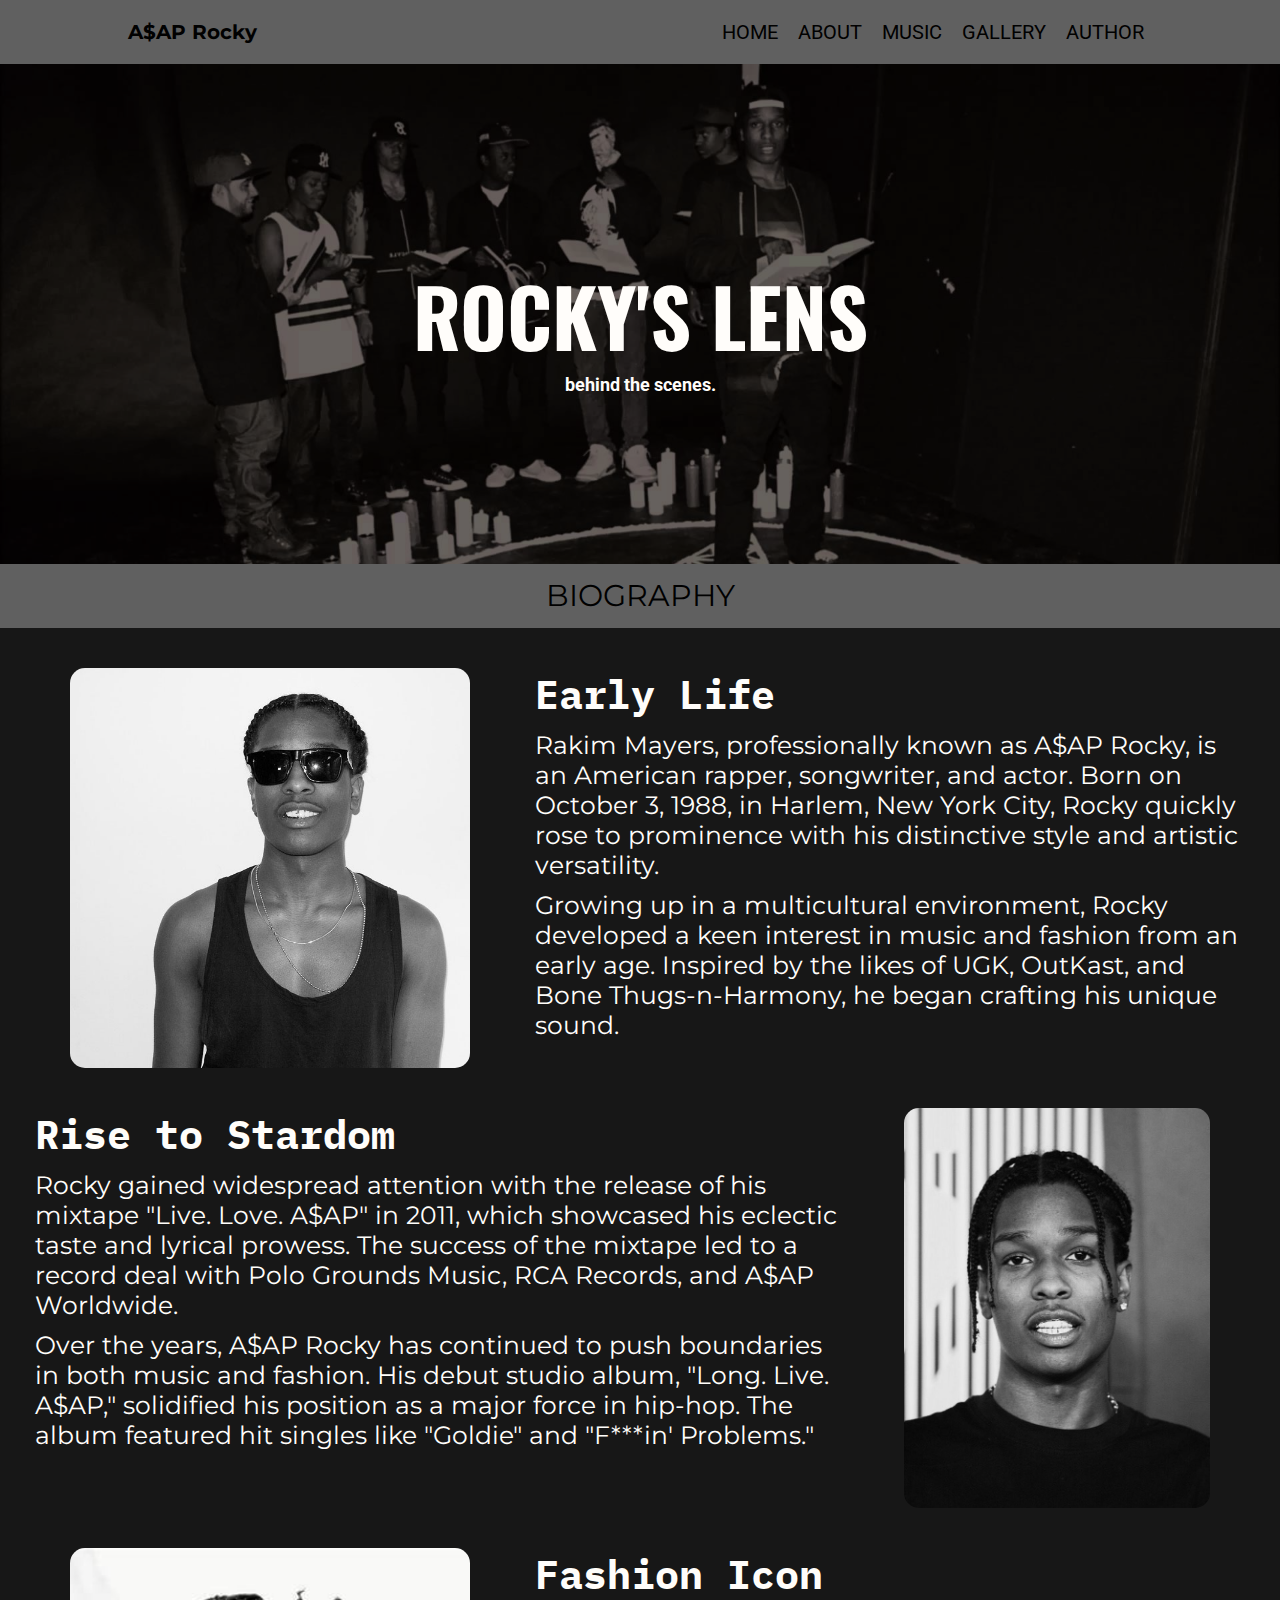
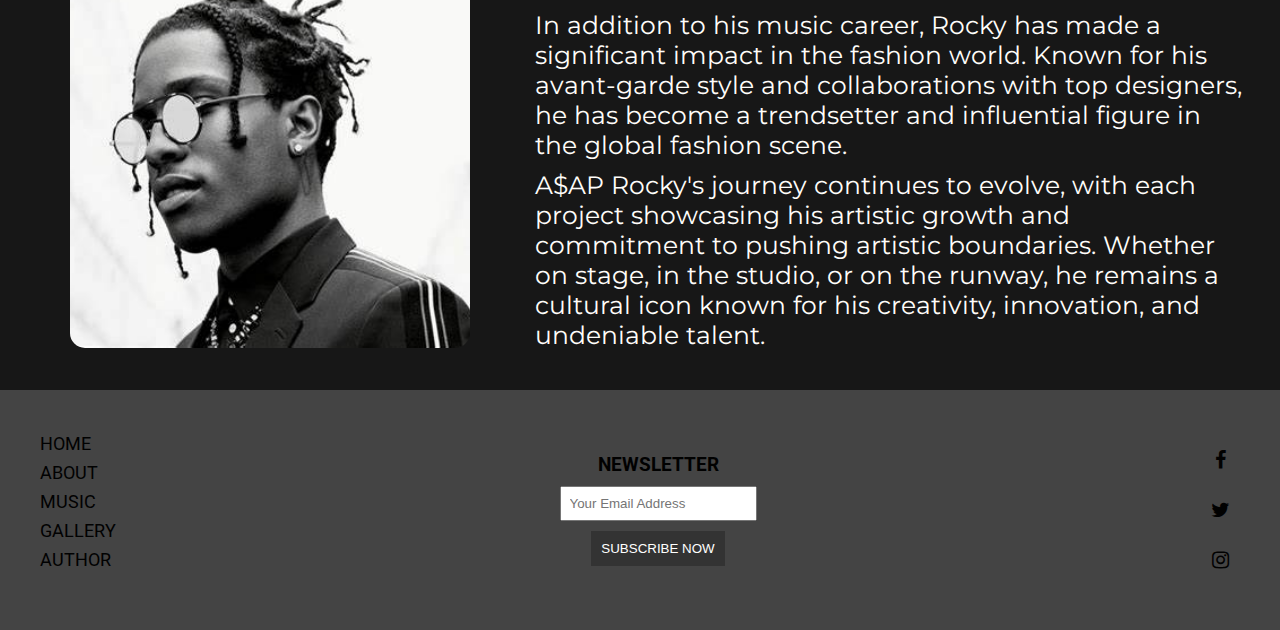
==== about.html @ 8e593188 "Added new files" ====
<!DOCTYPE html>
<html lang="en">
    <head>
        <meta charset="UTF-8"/>
        <meta name="description" content="Explore the dynamic world of A$AP Rocky through our immersive website. Dive into the Harlem-bred artist's music, fashion-forward style, and creative collaborations. Join us on a journey through the unique blend of artistry and innovation that defines the A$AP Rocky experience.">
        <meta name="keywords" content="Harlem, Hip Hop, Experimental Sounds, A$AP Mob, Fashion Icon, Cloud Rap">
        <!--fonts-->
        <link rel="preconnect" href="https://fonts.googleapis.com">
        <link rel="preconnect" href="https://fonts.gstatic.com" crossorigin>
        <link rel="stylesheet" href="http://fonts.googleapis.com/css?family=Roboto"/>
        <link rel="stylesheet" href="http://fonts.googleapis.com/css?family=Montserrat">
        <link rel="stylesheet" href="http://fonts.googleapis.com/css?family=Lato"> 
        <link rel="stylesheet" href="http://fonts.googleapis.com/css?family=Oswald"> 
        <link rel="stylesheet" href="https://fonts.googleapis.com/css2?family=IBM+Plex+Mono:wght@700&display=swap">
        <!--fonts-end-->
        <!--icons-->
        <link rel="stylesheet" href="https://cdnjs.cloudflare.com/ajax/libs/font-awesome/4.7.0/css/font-awesome.min.css">
        <link rel="icon" href="css/images/logo.png"/>
        <title>Explore A$AP Rocky</title>
        <link rel="stylesheet" type="text/css" href="css/style.css"/>
    </head>
    <body>
        <header>
            <div class="artist-name">
                <a href="index.html">
                    <h1>A$AP Rocky</h1>
                </a>
            </div>
            <nav id="navigation">
                <ul>
                    <li>
                        <a href="index.html">Home</a>
                    </li>
                    <li>
                        <a href="about.html">About</a>
                    </li>
                    <li>
                        <a href="music.html">Music</a>
                    </li>
                    <li>
                        <a href="gallery.html">Gallery</a>
                    </li>
                    <li>
                        <a href="author.html">Author</a>
                    </li>
                </ul>
            </nav>
        </header>
        <div id="about-box" class="background-image">
            <div class="shadow">
                <h1>Rocky's lens</h1>
                <h2>Behind the scenes.</h2>
            </div>
        </div>
        <div id="separator">
            <p>Biography</p>
        </div>
        <section class="biography">
            <div class="biography-block">
                <img src="css/images/earlylife.jpg" alt="young flacko" id="left-img">
                <div class="biography-text">
                    <h2>Early Life</h2>
                    <p>
                        Rakim Mayers, professionally known as A$AP Rocky, is an American rapper, songwriter, and actor.
                        Born on October 3, 1988, in Harlem, New York City, Rocky quickly rose to prominence with his
                        distinctive style and artistic versatility.
                    </p>
                     <p>
                        Growing up in a multicultural environment, Rocky developed a keen interest in music and fashion from an early age.
                        Inspired by the likes of UGK, OutKast, and Bone Thugs-n-Harmony, he began crafting his unique sound.
                    </p>
                </div>
            </div>
            <div class="biography-block">
                <div class="biography-text">
                    <h2>Rise to Stardom</h2>
                    <p>
                        Rocky gained widespread attention with the release of his mixtape "Live. Love. A$AP" in 2011, which showcased
                        his eclectic taste and lyrical prowess. The success of the mixtape led to a record deal with Polo Grounds Music,
                        RCA Records, and A$AP Worldwide.
                    </p>
                    <p>
                        Over the years, A$AP Rocky has continued to push boundaries in both music and fashion. His debut studio album,
                        "Long. Live. A$AP," solidified his position as a major force in hip-hop. The album featured hit singles like
                        "Goldie" and "F***in' Problems."
                    </p>
                </div>
                <img src="css/images/stardom.jpg" alt="picture of rocky" id="right-img">
            </div>
            <div class="biography-block">
                <img src="css/images/fashion.jpeg" alt="dior collab" id="left-img">
                <div class="biography-text">
                    <h2>Fashion Icon</h2>
                    <p>
                        In addition to his music career, Rocky has made a significant impact in the fashion world. Known for his
                        avant-garde style and collaborations with top designers, he has become a trendsetter and influential figure
                        in the global fashion scene.
                    </p>
                    <p>
                        A$AP Rocky's journey continues to evolve, with each project showcasing his artistic growth and commitment to
                        pushing artistic boundaries. Whether on stage, in the studio, or on the runway, he remains a cultural icon
                        known for his creativity, innovation, and undeniable talent.
                    </p>
                </div>
            </div>
        </section>
        <footer>
            <div class="quick-links">
                <ul>
                    <li>
                        <a href="index.html">Home</a>
                    </li>
                    <li>
                        <a href="about.html">About</a>
                    </li>
                    <li>
                        <a href="music.html">Music</a>
                    </li>
                    <li>
                        <a href="gallery.html">Gallery</a>
                    </li>
                    <li>
                        <a href="author.html">Author</a>
                    </li>
                </ul>
            </div>
            <div class="newsletter">
                <h3>NEWSLETTER</h3>
                <form>
                    <input type="email" placeholder="Your Email Address">
                    <button type="submit">SUBSCRIBE NOW</button>
                </form>
            </div>
            <div class="socials">
                <ul>
                    <li>
                        <a href="https://www.facebook.com/asaprocky/" target="_blank" class="fa fa-facebook"></a>
                    </li>
                    <li>
                        <a href="https://twitter.com/asvpxrocky" target="_blank" class="fa fa-twitter"></a>
                    </li>
                    <li>
                        <a href="https://www.instagram.com/asaprocky/" target="_blank" class="fa fa-instagram"></a>
                    </li>
                </ul>
            </div>
        </footer>
    </body>

</html>
---- css/style.css ----
*{
    margin: 0;
    padding: 0;
}
#navigation ul li{
    display: inline-block;
    margin: 0;
    padding: 0 8px;
    box-sizing: border-box;
    /*background-color: hsl(0, 0%, 83%);*/
    background-color: #606060;
    font-family: 'Roboto', sans-serif;
    font-size: 20px;
    text-transform: uppercase;
    color: #010101;
}
.artist-name a h1{
    font-family: 'Montserrat';
    font-size: 20px;
    color: #010101;
}
.artist-name a{
    text-decoration: none;
}
#navigation ul li a{
    color: #010101;
}
#navigation ul li a:hover{
    color: #FFFDFA;
}
header{
    display: flex;
    justify-content: space-between;
    align-items: center;
    padding: 20px 10%;
    /*background-color: hsl(0, 0%, 83%);*/
    background-color: #606060;
}
nav ul li a{
    text-decoration: none;
}
#image-box{
    width: 100%;
    background-image: url("images/live-love-asap.jpg");
    overflow: hidden;
}
.background-image{
    height: 500px;
    background-position: center;
    background-repeat: no-repeat;
    background-size: cover;
    position: relative;
    display: flex;
    justify-content: center;
}
#image-box h1{
    text-align: center;
    text-transform: uppercase;
    font-family: 'Oswald';
    color: #FFFDFA;
    font-size: 80px;
}
#image-box h2{
    text-align: center;
    text-transform: lowercase;
    font-family: 'Roboto';
    color: #FFFDFA;
    font-size: 18px;
}
.shadow{
    background-color: rgba(0,0,0,0.6);
    width: 100%;
    height: 100%;
    padding: 15% 0%;
    position: absolute;
    box-sizing: border-box;
}
#separator{
    background-color: #606060;
    width: 100%;
    height: 64px;
}
#separator p{
    text-align: center;
    font-family: 'Montserrat';
    font-size: 30px;
    text-transform: uppercase;
    line-height: 64px;
}
#discography{
    height: 380px;
    display: flex;
    flex-wrap: wrap;
    justify-content: space-around;
    background-color: #606060;
}
.album{
    width: 24%;
    margin-bottom: 20px;
    text-align: center;
    transition: transform 0.3s ease-in-out;
}
.album img{
    max-width: 100%;
    transition: transform 0.3s ease-in-out;
}
.album:hover{
    transform: scale(1.04);
}

.album:hover img{
    transform: scale(1.04);
}
.album h3{
    margin: 15 0 -10px 0;
    font-family: 'Roboto', sans-serif;
}
footer {
    width: 100%;
    height: 200px;
    background-color: #444;
    color: #010101;
    padding: 20px 0;
    display: flex;
    justify-content: space-around;
    align-items: center;
    font-family: 'Roboto', sans-serif;
}
footer ul{
    list-style: none;
    padding: 0 20px;
}
footer ul li a{
    color: #010101;
    text-decoration: none;
}
footer ul li a:hover{
    color: #FFFDFA;
}
.fa {
    padding: 15px;
    font-size: 20px;
    width: 50px;
    text-align: center;
    text-decoration: none;
  }
  .quick-links{
    padding: 0 20px;
    font-size: 18px;
    margin-bottom: 10px;
    text-transform: uppercase;
    display: flex;
    align-content: flex-start;
  }
  .quick-links li{
    margin-bottom: 8px;
  }
  .newsletter{
    width: 100%;
    text-align: center;
    flex: 2;
    flex-direction: column;
    align-items: flex-start;
  }
  .newsletter form{
    display: flex;
    flex-direction: column;
    align-items: center;
    justify-content: center;
  }
  .newsletter input{
    padding: 8px;
    margin-bottom: 10px;
  }
  .newsletter button {
    background-color: #333;
    color: #fff;
    padding: 10px;
    cursor: pointer;
    border: none;
}
.newsletter button:hover {
    background-color: #555;
}
.newsletter h3{
    margin-bottom: 10px;
}
#music-box{
    width: 100%;
    background-image: url("images/musicbg.jpg");
    overflow: hidden;
}
#music-box h1{
    text-align: center;
    text-transform: uppercase;
    font-family: 'Oswald';
    color: #FFFDFA;
    font-size: 80px;
}
#music-box h2{
    text-align: center;
    text-transform: lowercase;
    font-family: 'Roboto';
    color: #FFFDFA;
    font-size: 18px;
}
.album-preview{
    display: flex;
    justify-content: space-between;
    flex-direction: column;
    align-items: center;
    padding: 20px;
    background-color: #171717;
}
.single{
    width: 40%;
    height: 40%;
    overflow: hidden;
    margin-bottom: 20px;
    cursor: pointer;
    transition: width 0.3s ease;
}
.single img{
    width: 100%;
    padding: 28px 10px;
}
.single:hover {
    width: 50%;
}
.song-info{
    width: 100%;
    padding: 20px;
    box-sizing: border-box;
}
.song-info p{
    font-size: 40px;
    color: #FFFDFA;
    font-family: 'Montserrat';
}
.song-info h1{
    font-size: 60px;
    color: #FFFDFA;
    font-family: 'IBM Plex Mono', monospace;
}
.single-container{
    width: 100%;
    display: flex;
    justify-content: space-between;
}
.song-container{
    display: flex;
    justify-content: space-between;
    width: 100%;
}
#right-edge{
    text-align: right;
}
.song-container a{
    color: #FFFDFA;
}
.song-container a:hover{
    text-decoration: none;
}
.song-container a:before{
    text-decoration: underline;
}
#about-box{
    width: 100%;
    background-image: url("images/aboutbg3.jpeg");
    background-position: center 0%;
    overflow: hidden;
}
#about-box h1{
    text-align: center;
    text-transform: uppercase;
    font-family: 'Oswald';
    color: #FFFDFA;
    font-size: 80px;
}
#about-box h2{
    text-align: center;
    text-transform: lowercase;
    font-family: 'Roboto';
    color: #FFFDFA;
    font-size: 18px;
}
.biography{
    display: flex;
    justify-content: space-around;
    flex-direction: column;
    align-items: center;
    padding: 20px;
    background-color: #171717;
}
.biography p{
    font-size: 25px;
    color: #FFFDFA;
    font-family: 'Montserrat';
    padding: 5px;
}
.biography h2{
    font-size: 40px;
    color: #FFFDFA;
    font-family: 'IBM Plex Mono', monospace;
    padding: 5px;
}
.biography-block img{
    width: 400px;
    height: 400px;
    border-radius: 35px;
    padding: 20px;
    object-fit: cover;
    cursor: pointer;
    transition: width 0.3s ease;
}
.biography-block{
    display: flex;
    justify-content: space-around;
    align-content: center;
    overflow: hidden;
}
#right-img, #left-img {
    margin: 0 30px;
}
.biography-text{
    padding: 15px 10px;
}
.biography-block img{
    transition: transform 0.3s ease-in-out;
}
.biography-block img:hover{
    transform: scale(1.04);
}
#gallery-box{
    width: 100%;
    background-image: url("images/gallery.jpg");
    background-position: center;
    overflow: hidden;
}
#gallery-box h1{
    text-align: center;
    text-transform: uppercase;
    font-family: 'Oswald';
    color: #FFFDFA;
    font-size: 80px;
}
#gallery-box h2{
    text-align: center;
    text-transform: lowercase;
    font-family: 'Roboto';
    color: #FFFDFA;
    font-size: 18px;
}
.fashion-container img{
    width: 20%;
    border-radius: 8px;
    transition: transform 0.3s ease-in-out;
}
.fashion-container{
    display: flex;
    justify-content: space-around;
    align-items: center;
    padding: 35px 0px;
    background-color: #171717;
}
.fashion-container img:hover{
    transform: scale(1.06);
    cursor: pointer;
}
.studio-container{
    display: flex;
    justify-content: space-around;
    align-items: center;
    padding: 35px 0px;
    background-color: #171717;
}
.studio-container img{
    width: 45%;
    border-radius: 8px;
    transition: transform 0.3s ease-in-out;
}
.studio-container img:hover{
    transform: scale(1.06);
    cursor: pointer;
}
#author-box{
    width: 100%;
    background-image: url("images/author.jpeg");
    background-position: center;
    overflow: hidden;
}
#author-box h1{
    text-align: center;
    text-transform: uppercase;
    font-family: 'Oswald';
    color: #FFFDFA;
    font-size: 80px;
}
#author-box h2{
    text-align: center;
    text-transform: lowercase;
    font-family: 'Roboto';
    color: #FFFDFA;
    font-size: 18px;
}
.author img{
    width: 20%;
    border-radius: 10px;
    padding: 5px;
    transition: transform 0.3s ease-in-out;
}
.author{
    display: flex;
    flex-direction: row;
    justify-content: space-around;
    align-items: center;
    padding: 35px 0px;
    background-color: #171717;
}
.author img:hover{
    transform: scale(1.06);
    cursor: pointer;
}
.author p{
    font-size: 15px;
    color: #FFFDFA;
    font-family: 'Montserrat';
    text-align: center;
}
.author h3{
    font-size: 35px;
    color: #FFFDFA;
    font-family: 'IBM Plex Mono', monospace;
    text-align: center;
}
#author-text{
    width: 40%;
    padding: 20px 15px;
    display: flex;
    flex-direction: column;
    align-items: center;
}
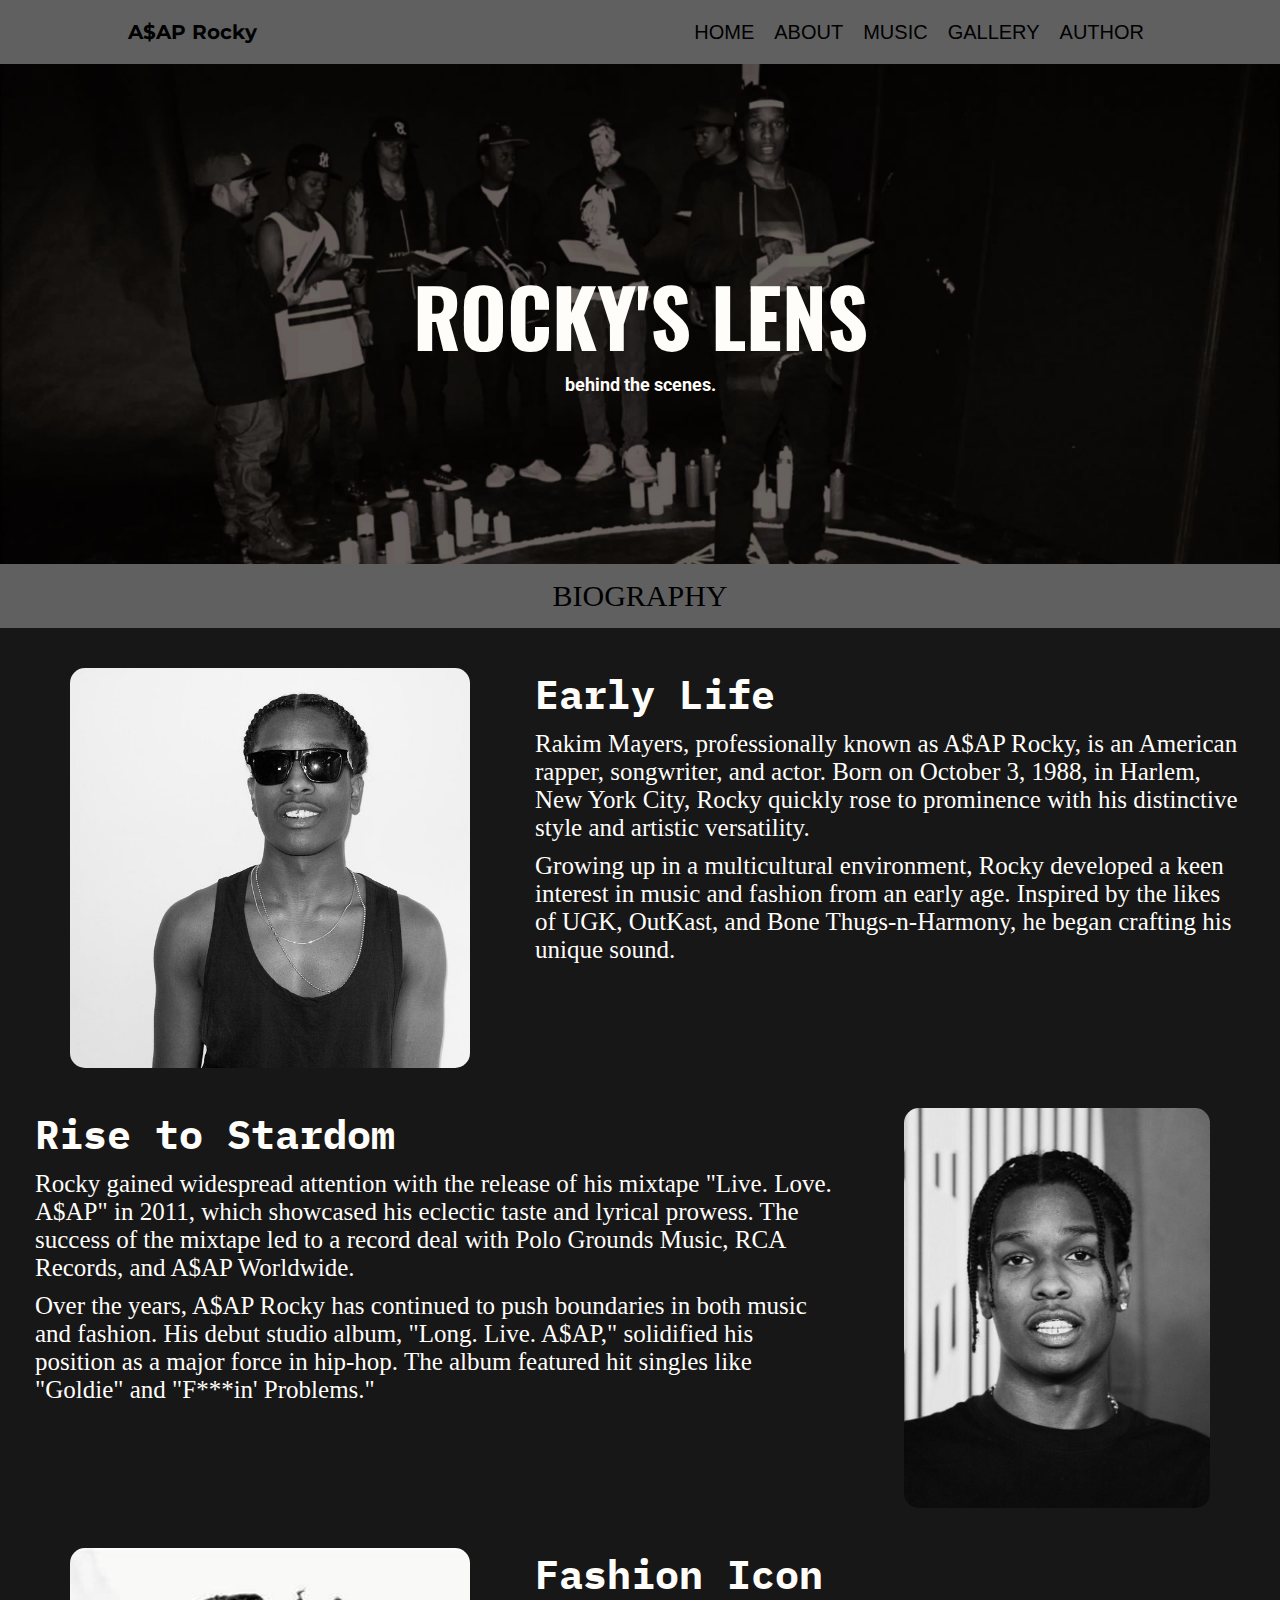
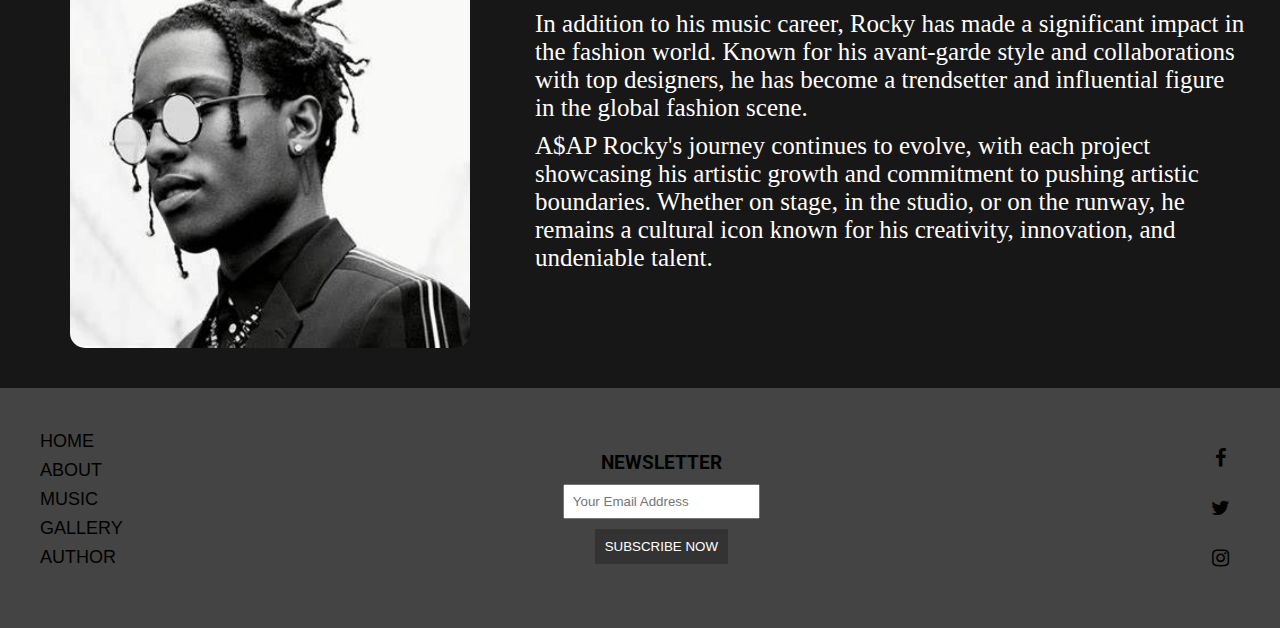
==== commit fb2c157b: "Add files via upload" ====
--- a/about.html
+++ b/about.html
@@ -1,150 +1,150 @@
-<!DOCTYPE html>
-<html lang="en">
-    <head>
-        <meta charset="UTF-8"/>
-        <meta name="description" content="Explore the dynamic world of A$AP Rocky through our immersive website. Dive into the Harlem-bred artist's music, fashion-forward style, and creative collaborations. Join us on a journey through the unique blend of artistry and innovation that defines the A$AP Rocky experience.">
-        <meta name="keywords" content="Harlem, Hip Hop, Experimental Sounds, A$AP Mob, Fashion Icon, Cloud Rap">
-        <!--fonts-->
-        <link rel="preconnect" href="https://fonts.googleapis.com">
-        <link rel="preconnect" href="https://fonts.gstatic.com" crossorigin>
-        <link rel="stylesheet" href="http://fonts.googleapis.com/css?family=Roboto"/>
-        <link rel="stylesheet" href="http://fonts.googleapis.com/css?family=Montserrat">
-        <link rel="stylesheet" href="http://fonts.googleapis.com/css?family=Lato"> 
-        <link rel="stylesheet" href="http://fonts.googleapis.com/css?family=Oswald"> 
-        <link rel="stylesheet" href="https://fonts.googleapis.com/css2?family=IBM+Plex+Mono:wght@700&display=swap">
-        <!--fonts-end-->
-        <!--icons-->
-        <link rel="stylesheet" href="https://cdnjs.cloudflare.com/ajax/libs/font-awesome/4.7.0/css/font-awesome.min.css">
-        <link rel="icon" href="css/images/logo.png"/>
-        <title>Explore A$AP Rocky</title>
-        <link rel="stylesheet" type="text/css" href="css/style.css"/>
-    </head>
-    <body>
-        <header>
-            <div class="artist-name">
-                <a href="index.html">
-                    <h1>A$AP Rocky</h1>
-                </a>
-            </div>
-            <nav id="navigation">
-                <ul>
-                    <li>
-                        <a href="index.html">Home</a>
-                    </li>
-                    <li>
-                        <a href="about.html">About</a>
-                    </li>
-                    <li>
-                        <a href="music.html">Music</a>
-                    </li>
-                    <li>
-                        <a href="gallery.html">Gallery</a>
-                    </li>
-                    <li>
-                        <a href="author.html">Author</a>
-                    </li>
-                </ul>
-            </nav>
-        </header>
-        <div id="about-box" class="background-image">
-            <div class="shadow">
-                <h1>Rocky's lens</h1>
-                <h2>Behind the scenes.</h2>
-            </div>
-        </div>
-        <div id="separator">
-            <p>Biography</p>
-        </div>
-        <section class="biography">
-            <div class="biography-block">
-                <img src="css/images/earlylife.jpg" alt="young flacko" id="left-img">
-                <div class="biography-text">
-                    <h2>Early Life</h2>
-                    <p>
-                        Rakim Mayers, professionally known as A$AP Rocky, is an American rapper, songwriter, and actor.
-                        Born on October 3, 1988, in Harlem, New York City, Rocky quickly rose to prominence with his
-                        distinctive style and artistic versatility.
-                    </p>
-                     <p>
-                        Growing up in a multicultural environment, Rocky developed a keen interest in music and fashion from an early age.
-                        Inspired by the likes of UGK, OutKast, and Bone Thugs-n-Harmony, he began crafting his unique sound.
-                    </p>
-                </div>
-            </div>
-            <div class="biography-block">
-                <div class="biography-text">
-                    <h2>Rise to Stardom</h2>
-                    <p>
-                        Rocky gained widespread attention with the release of his mixtape "Live. Love. A$AP" in 2011, which showcased
-                        his eclectic taste and lyrical prowess. The success of the mixtape led to a record deal with Polo Grounds Music,
-                        RCA Records, and A$AP Worldwide.
-                    </p>
-                    <p>
-                        Over the years, A$AP Rocky has continued to push boundaries in both music and fashion. His debut studio album,
-                        "Long. Live. A$AP," solidified his position as a major force in hip-hop. The album featured hit singles like
-                        "Goldie" and "F***in' Problems."
-                    </p>
-                </div>
-                <img src="css/images/stardom.jpg" alt="picture of rocky" id="right-img">
-            </div>
-            <div class="biography-block">
-                <img src="css/images/fashion.jpeg" alt="dior collab" id="left-img">
-                <div class="biography-text">
-                    <h2>Fashion Icon</h2>
-                    <p>
-                        In addition to his music career, Rocky has made a significant impact in the fashion world. Known for his
-                        avant-garde style and collaborations with top designers, he has become a trendsetter and influential figure
-                        in the global fashion scene.
-                    </p>
-                    <p>
-                        A$AP Rocky's journey continues to evolve, with each project showcasing his artistic growth and commitment to
-                        pushing artistic boundaries. Whether on stage, in the studio, or on the runway, he remains a cultural icon
-                        known for his creativity, innovation, and undeniable talent.
-                    </p>
-                </div>
-            </div>
-        </section>
-        <footer>
-            <div class="quick-links">
-                <ul>
-                    <li>
-                        <a href="index.html">Home</a>
-                    </li>
-                    <li>
-                        <a href="about.html">About</a>
-                    </li>
-                    <li>
-                        <a href="music.html">Music</a>
-                    </li>
-                    <li>
-                        <a href="gallery.html">Gallery</a>
-                    </li>
-                    <li>
-                        <a href="author.html">Author</a>
-                    </li>
-                </ul>
-            </div>
-            <div class="newsletter">
-                <h3>NEWSLETTER</h3>
-                <form>
-                    <input type="email" placeholder="Your Email Address">
-                    <button type="submit">SUBSCRIBE NOW</button>
-                </form>
-            </div>
-            <div class="socials">
-                <ul>
-                    <li>
-                        <a href="https://www.facebook.com/asaprocky/" target="_blank" class="fa fa-facebook"></a>
-                    </li>
-                    <li>
-                        <a href="https://twitter.com/asvpxrocky" target="_blank" class="fa fa-twitter"></a>
-                    </li>
-                    <li>
-                        <a href="https://www.instagram.com/asaprocky/" target="_blank" class="fa fa-instagram"></a>
-                    </li>
-                </ul>
-            </div>
-        </footer>
-    </body>
-
+<!DOCTYPE html>
+<html lang="en">
+    <head>
+        <meta charset="UTF-8"/>
+        <meta name="description" content="Explore the dynamic world of A$AP Rocky through our immersive website. Dive into the Harlem-bred artist's music, fashion-forward style, and creative collaborations. Join us on a journey through the unique blend of artistry and innovation that defines the A$AP Rocky experience.">
+        <meta name="keywords" content="Harlem, Hip Hop, Experimental Sounds, A$AP Mob, Fashion Icon, Cloud Rap">
+        <!--fonts-->
+        <link rel="preconnect" href="https://fonts.googleapis.com">
+        <link rel="preconnect" href="https://fonts.gstatic.com" crossorigin>
+        <link rel="stylesheet" href="https://fonts.googleapis.com/css?family=Roboto"/>
+        <link rel="stylesheet" href="https://fonts.googleapis.com/css?family=Montserrat">
+        <link rel="stylesheet" href="https://fonts.googleapis.com/css?family=Lato"> 
+        <link rel="stylesheet" href="https://fonts.googleapis.com/css?family=Oswald"> 
+        <link rel="stylesheet" href="https://fonts.googleapis.com/css2?family=IBM+Plex+Mono:wght@700&display=swap">
+        <!--fonts-end-->
+        <!--icons-->
+        <link rel="stylesheet" href="https://cdnjs.cloudflare.com/ajax/libs/font-awesome/4.7.0/css/font-awesome.min.css">
+        <link rel="icon" href="css/images/logo.png"/>
+        <title>Explore A$AP Rocky</title>
+        <link rel="stylesheet" type="text/css" href="css/style.css"/>
+    </head>
+    <body>
+        <header>
+            <div class="artist-name">
+                <a href="index.html">
+                    <h1>A$AP Rocky</h1>
+                </a>
+            </div>
+            <nav id="navigation">
+                <ul>
+                    <li>
+                        <a href="index.html">Home</a>
+                    </li>
+                    <li>
+                        <a href="about.html">About</a>
+                    </li>
+                    <li>
+                        <a href="music.html">Music</a>
+                    </li>
+                    <li>
+                        <a href="gallery.html">Gallery</a>
+                    </li>
+                    <li>
+                        <a href="author.html">Author</a>
+                    </li>
+                </ul>
+            </nav>
+        </header>
+        <div id="about-box" class="background-image">
+            <div class="shadow">
+                <h1>Rocky's lens</h1>
+                <h2>Behind the scenes.</h2>
+            </div>
+        </div>
+        <div id="separator">
+            <p>Biography</p>
+        </div>
+        <section class="biography">
+            <div class="biography-block">
+                <img src="css/images/earlylife.jpg" alt="young flacko" id="left-img">
+                <div class="biography-text">
+                    <h2>Early Life</h2>
+                    <p>
+                        Rakim Mayers, professionally known as A$AP Rocky, is an American rapper, songwriter, and actor.
+                        Born on October 3, 1988, in Harlem, New York City, Rocky quickly rose to prominence with his
+                        distinctive style and artistic versatility.
+                    </p>
+                     <p>
+                        Growing up in a multicultural environment, Rocky developed a keen interest in music and fashion from an early age.
+                        Inspired by the likes of UGK, OutKast, and Bone Thugs-n-Harmony, he began crafting his unique sound.
+                    </p>
+                </div>
+            </div>
+            <div class="biography-block">
+                <div class="biography-text">
+                    <h2>Rise to Stardom</h2>
+                    <p>
+                        Rocky gained widespread attention with the release of his mixtape "Live. Love. A$AP" in 2011, which showcased
+                        his eclectic taste and lyrical prowess. The success of the mixtape led to a record deal with Polo Grounds Music,
+                        RCA Records, and A$AP Worldwide.
+                    </p>
+                    <p>
+                        Over the years, A$AP Rocky has continued to push boundaries in both music and fashion. His debut studio album,
+                        "Long. Live. A$AP," solidified his position as a major force in hip-hop. The album featured hit singles like
+                        "Goldie" and "F***in' Problems."
+                    </p>
+                </div>
+                <img src="css/images/stardom.jpg" alt="picture of rocky" id="right-img">
+            </div>
+            <div class="biography-block">
+                <img src="css/images/fashion.jpeg" alt="dior collab" id="left-img">
+                <div class="biography-text">
+                    <h2>Fashion Icon</h2>
+                    <p>
+                        In addition to his music career, Rocky has made a significant impact in the fashion world. Known for his
+                        avant-garde style and collaborations with top designers, he has become a trendsetter and influential figure
+                        in the global fashion scene.
+                    </p>
+                    <p>
+                        A$AP Rocky's journey continues to evolve, with each project showcasing his artistic growth and commitment to
+                        pushing artistic boundaries. Whether on stage, in the studio, or on the runway, he remains a cultural icon
+                        known for his creativity, innovation, and undeniable talent.
+                    </p>
+                </div>
+            </div>
+        </section>
+        <footer>
+            <div class="quick-links">
+                <ul>
+                    <li>
+                        <a href="index.html">Home</a>
+                    </li>
+                    <li>
+                        <a href="about.html">About</a>
+                    </li>
+                    <li>
+                        <a href="music.html">Music</a>
+                    </li>
+                    <li>
+                        <a href="gallery.html">Gallery</a>
+                    </li>
+                    <li>
+                        <a href="author.html">Author</a>
+                    </li>
+                </ul>
+            </div>
+            <div class="newsletter">
+                <h3>NEWSLETTER</h3>
+                <form>
+                    <input type="email" placeholder="Your Email Address">
+                    <button type="submit">SUBSCRIBE NOW</button>
+                </form>
+            </div>
+            <div class="socials">
+                <ul>
+                    <li>
+                        <a href="https://www.facebook.com/asaprocky/" target="_blank" class="fa fa-facebook"></a>
+                    </li>
+                    <li>
+                        <a href="https://twitter.com/asvpxrocky" target="_blank" class="fa fa-twitter"></a>
+                    </li>
+                    <li>
+                        <a href="https://www.instagram.com/asaprocky/" target="_blank" class="fa fa-instagram"></a>
+                    </li>
+                </ul>
+            </div>
+        </footer>
+    </body>
+
 </html>--- a/css/style.css
+++ b/css/style.css
@@ -1,442 +1,461 @@
-*{
-    margin: 0;
-    padding: 0;
-}
-#navigation ul li{
-    display: inline-block;
-    margin: 0;
-    padding: 0 8px;
-    box-sizing: border-box;
-    /*background-color: hsl(0, 0%, 83%);*/
-    background-color: #606060;
-    font-family: 'Roboto', sans-serif;
-    font-size: 20px;
-    text-transform: uppercase;
-    color: #010101;
-}
-.artist-name a h1{
-    font-family: 'Montserrat';
-    font-size: 20px;
-    color: #010101;
-}
-.artist-name a{
-    text-decoration: none;
-}
-#navigation ul li a{
-    color: #010101;
-}
-#navigation ul li a:hover{
-    color: #FFFDFA;
-}
-header{
-    display: flex;
-    justify-content: space-between;
-    align-items: center;
-    padding: 20px 10%;
-    /*background-color: hsl(0, 0%, 83%);*/
-    background-color: #606060;
-}
-nav ul li a{
-    text-decoration: none;
-}
-#image-box{
-    width: 100%;
-    background-image: url("images/live-love-asap.jpg");
-    overflow: hidden;
-}
-.background-image{
-    height: 500px;
-    background-position: center;
-    background-repeat: no-repeat;
-    background-size: cover;
-    position: relative;
-    display: flex;
-    justify-content: center;
-}
-#image-box h1{
-    text-align: center;
-    text-transform: uppercase;
-    font-family: 'Oswald';
-    color: #FFFDFA;
-    font-size: 80px;
-}
-#image-box h2{
-    text-align: center;
-    text-transform: lowercase;
-    font-family: 'Roboto';
-    color: #FFFDFA;
-    font-size: 18px;
-}
-.shadow{
-    background-color: rgba(0,0,0,0.6);
-    width: 100%;
-    height: 100%;
-    padding: 15% 0%;
-    position: absolute;
-    box-sizing: border-box;
-}
-#separator{
-    background-color: #606060;
-    width: 100%;
-    height: 64px;
-}
-#separator p{
-    text-align: center;
-    font-family: 'Montserrat';
-    font-size: 30px;
-    text-transform: uppercase;
-    line-height: 64px;
-}
-#discography{
-    height: 380px;
-    display: flex;
-    flex-wrap: wrap;
-    justify-content: space-around;
-    background-color: #606060;
-}
-.album{
-    width: 24%;
-    margin-bottom: 20px;
-    text-align: center;
-    transition: transform 0.3s ease-in-out;
-}
-.album img{
-    max-width: 100%;
-    transition: transform 0.3s ease-in-out;
-}
-.album:hover{
-    transform: scale(1.04);
-}
-
-.album:hover img{
-    transform: scale(1.04);
-}
-.album h3{
-    margin: 15 0 -10px 0;
-    font-family: 'Roboto', sans-serif;
-}
-footer {
-    width: 100%;
-    height: 200px;
-    background-color: #444;
-    color: #010101;
-    padding: 20px 0;
-    display: flex;
-    justify-content: space-around;
-    align-items: center;
-    font-family: 'Roboto', sans-serif;
-}
-footer ul{
-    list-style: none;
-    padding: 0 20px;
-}
-footer ul li a{
-    color: #010101;
-    text-decoration: none;
-}
-footer ul li a:hover{
-    color: #FFFDFA;
-}
-.fa {
-    padding: 15px;
-    font-size: 20px;
-    width: 50px;
-    text-align: center;
-    text-decoration: none;
-  }
-  .quick-links{
-    padding: 0 20px;
-    font-size: 18px;
-    margin-bottom: 10px;
-    text-transform: uppercase;
-    display: flex;
-    align-content: flex-start;
-  }
-  .quick-links li{
-    margin-bottom: 8px;
-  }
-  .newsletter{
-    width: 100%;
-    text-align: center;
-    flex: 2;
-    flex-direction: column;
-    align-items: flex-start;
-  }
-  .newsletter form{
-    display: flex;
-    flex-direction: column;
-    align-items: center;
-    justify-content: center;
-  }
-  .newsletter input{
-    padding: 8px;
-    margin-bottom: 10px;
-  }
-  .newsletter button {
-    background-color: #333;
-    color: #fff;
-    padding: 10px;
-    cursor: pointer;
-    border: none;
-}
-.newsletter button:hover {
-    background-color: #555;
-}
-.newsletter h3{
-    margin-bottom: 10px;
-}
-#music-box{
-    width: 100%;
-    background-image: url("images/musicbg.jpg");
-    overflow: hidden;
-}
-#music-box h1{
-    text-align: center;
-    text-transform: uppercase;
-    font-family: 'Oswald';
-    color: #FFFDFA;
-    font-size: 80px;
-}
-#music-box h2{
-    text-align: center;
-    text-transform: lowercase;
-    font-family: 'Roboto';
-    color: #FFFDFA;
-    font-size: 18px;
-}
-.album-preview{
-    display: flex;
-    justify-content: space-between;
-    flex-direction: column;
-    align-items: center;
-    padding: 20px;
-    background-color: #171717;
-}
-.single{
-    width: 40%;
-    height: 40%;
-    overflow: hidden;
-    margin-bottom: 20px;
-    cursor: pointer;
-    transition: width 0.3s ease;
-}
-.single img{
-    width: 100%;
-    padding: 28px 10px;
-}
-.single:hover {
-    width: 50%;
-}
-.song-info{
-    width: 100%;
-    padding: 20px;
-    box-sizing: border-box;
-}
-.song-info p{
-    font-size: 40px;
-    color: #FFFDFA;
-    font-family: 'Montserrat';
-}
-.song-info h1{
-    font-size: 60px;
-    color: #FFFDFA;
-    font-family: 'IBM Plex Mono', monospace;
-}
-.single-container{
-    width: 100%;
-    display: flex;
-    justify-content: space-between;
-}
-.song-container{
-    display: flex;
-    justify-content: space-between;
-    width: 100%;
-}
-#right-edge{
-    text-align: right;
-}
-.song-container a{
-    color: #FFFDFA;
-}
-.song-container a:hover{
-    text-decoration: none;
-}
-.song-container a:before{
-    text-decoration: underline;
-}
-#about-box{
-    width: 100%;
-    background-image: url("images/aboutbg3.jpeg");
-    background-position: center 0%;
-    overflow: hidden;
-}
-#about-box h1{
-    text-align: center;
-    text-transform: uppercase;
-    font-family: 'Oswald';
-    color: #FFFDFA;
-    font-size: 80px;
-}
-#about-box h2{
-    text-align: center;
-    text-transform: lowercase;
-    font-family: 'Roboto';
-    color: #FFFDFA;
-    font-size: 18px;
-}
-.biography{
-    display: flex;
-    justify-content: space-around;
-    flex-direction: column;
-    align-items: center;
-    padding: 20px;
-    background-color: #171717;
-}
-.biography p{
-    font-size: 25px;
-    color: #FFFDFA;
-    font-family: 'Montserrat';
-    padding: 5px;
-}
-.biography h2{
-    font-size: 40px;
-    color: #FFFDFA;
-    font-family: 'IBM Plex Mono', monospace;
-    padding: 5px;
-}
-.biography-block img{
-    width: 400px;
-    height: 400px;
-    border-radius: 35px;
-    padding: 20px;
-    object-fit: cover;
-    cursor: pointer;
-    transition: width 0.3s ease;
-}
-.biography-block{
-    display: flex;
-    justify-content: space-around;
-    align-content: center;
-    overflow: hidden;
-}
-#right-img, #left-img {
-    margin: 0 30px;
-}
-.biography-text{
-    padding: 15px 10px;
-}
-.biography-block img{
-    transition: transform 0.3s ease-in-out;
-}
-.biography-block img:hover{
-    transform: scale(1.04);
-}
-#gallery-box{
-    width: 100%;
-    background-image: url("images/gallery.jpg");
-    background-position: center;
-    overflow: hidden;
-}
-#gallery-box h1{
-    text-align: center;
-    text-transform: uppercase;
-    font-family: 'Oswald';
-    color: #FFFDFA;
-    font-size: 80px;
-}
-#gallery-box h2{
-    text-align: center;
-    text-transform: lowercase;
-    font-family: 'Roboto';
-    color: #FFFDFA;
-    font-size: 18px;
-}
-.fashion-container img{
-    width: 20%;
-    border-radius: 8px;
-    transition: transform 0.3s ease-in-out;
-}
-.fashion-container{
-    display: flex;
-    justify-content: space-around;
-    align-items: center;
-    padding: 35px 0px;
-    background-color: #171717;
-}
-.fashion-container img:hover{
-    transform: scale(1.06);
-    cursor: pointer;
-}
-.studio-container{
-    display: flex;
-    justify-content: space-around;
-    align-items: center;
-    padding: 35px 0px;
-    background-color: #171717;
-}
-.studio-container img{
-    width: 45%;
-    border-radius: 8px;
-    transition: transform 0.3s ease-in-out;
-}
-.studio-container img:hover{
-    transform: scale(1.06);
-    cursor: pointer;
-}
-#author-box{
-    width: 100%;
-    background-image: url("images/author.jpeg");
-    background-position: center;
-    overflow: hidden;
-}
-#author-box h1{
-    text-align: center;
-    text-transform: uppercase;
-    font-family: 'Oswald';
-    color: #FFFDFA;
-    font-size: 80px;
-}
-#author-box h2{
-    text-align: center;
-    text-transform: lowercase;
-    font-family: 'Roboto';
-    color: #FFFDFA;
-    font-size: 18px;
-}
-.author img{
-    width: 20%;
-    border-radius: 10px;
-    padding: 5px;
-    transition: transform 0.3s ease-in-out;
-}
-.author{
-    display: flex;
-    flex-direction: row;
-    justify-content: space-around;
-    align-items: center;
-    padding: 35px 0px;
-    background-color: #171717;
-}
-.author img:hover{
-    transform: scale(1.06);
-    cursor: pointer;
-}
-.author p{
-    font-size: 15px;
-    color: #FFFDFA;
-    font-family: 'Montserrat';
-    text-align: center;
-}
-.author h3{
-    font-size: 35px;
-    color: #FFFDFA;
-    font-family: 'IBM Plex Mono', monospace;
-    text-align: center;
-}
-#author-text{
-    width: 40%;
-    padding: 20px 15px;
-    display: flex;
-    flex-direction: column;
-    align-items: center;
+*{
+    margin: 0;
+    padding: 0;
+}
+@font-face{
+    font-family: 'Oswald';
+    src: url("http://fonts.googleapis.com/css?family=Oswald");
+}
+@font-face{
+    font-family: 'Roboto';
+    src: url("http://fonts.googleapis.com/css?family=Roboto");
+}
+@font-face{
+    font-family: 'IBM Plex Mono';
+    src: url("https://fonts.googleapis.com/css2?family=IBM+Plex+Mono:wght@700&display=swap");
+}
+@font-face{
+    font-family: 'Lato';
+    src: url("http://fonts.googleapis.com/css?family=Lato");
+}
+@font-face{
+    font-family: 'Montserrat';
+    src: url("http://fonts.googleapis.com/css?family=Montserrat");
+}
+#navigation ul li{
+    display: inline-block;
+    margin: 0;
+    padding: 0 8px;
+    box-sizing: border-box;
+    background-color: #606060;
+    font-family: 'Roboto', sans-serif;
+    font-size: 20px;
+    text-transform: uppercase;
+    color: #010101;
+}
+.artist-name a h1{
+    font-family: 'Montserrat';
+    font-size: 20px;
+    color: #010101;
+}
+.artist-name a{
+    text-decoration: none;
+}
+#navigation ul li a{
+    color: #010101;
+}
+#navigation ul li a:hover{
+    color: #FFFDFA;
+}
+header{
+    display: flex;
+    justify-content: space-between;
+    align-items: center;
+    padding: 20px 10%;
+    /*background-color: hsl(0, 0%, 83%);*/
+    background-color: #606060;
+}
+nav ul li a{
+    text-decoration: none;
+}
+#image-box{
+    width: 100%;
+    background-image: url("images/live-love-asap.jpg");
+    overflow: hidden;
+}
+.background-image{
+    height: 500px;
+    background-position: center;
+    background-repeat: no-repeat;
+    background-size: cover;
+    position: relative;
+    display: flex;
+    justify-content: center;
+}
+#image-box h1{
+    text-align: center;
+    text-transform: uppercase;
+    font-family: 'Oswald';
+    color: #FFFDFA;
+    font-size: 80px;
+}
+#image-box h2{
+    text-align: center;
+    text-transform: lowercase;
+    font-family: 'Roboto';
+    color: #FFFDFA;
+    font-size: 18px;
+}
+.shadow{
+    background-color: rgba(0,0,0,0.6);
+    width: 100%;
+    height: 100%;
+    padding: 15% 0%;
+    position: absolute;
+    box-sizing: border-box;
+}
+#separator{
+    background-color: #606060;
+    width: 100%;
+    height: 64px;
+}
+#separator p{
+    text-align: center;
+    font-family: 'Montserrat';
+    font-size: 30px;
+    text-transform: uppercase;
+    line-height: 64px;
+}
+#discography{
+    height: 380px;
+    display: flex;
+    flex-wrap: wrap;
+    justify-content: space-around;
+    background-color: #606060;
+}
+.album{
+    width: 24%;
+    margin-bottom: 20px;
+    text-align: center;
+    transition: transform 0.3s ease-in-out;
+}
+.album img{
+    max-width: 100%;
+    transition: transform 0.3s ease-in-out;
+}
+.album:hover{
+    transform: scale(1.04);
+}
+
+.album:hover img{
+    transform: scale(1.04);
+}
+.album h3{
+    margin: 15 0 -10px 0;
+    font-family: 'Roboto', sans-serif;
+}
+footer {
+    width: 100%;
+    height: 200px;
+    background-color: #444;
+    color: #010101;
+    padding: 20px 0;
+    display: flex;
+    justify-content: space-around;
+    align-items: center;
+    font-family: 'Roboto', sans-serif;
+}
+footer ul{
+    list-style: none;
+    padding: 0 20px;
+}
+footer ul li a{
+    color: #010101;
+    text-decoration: none;
+}
+footer ul li a:hover{
+    color: #FFFDFA;
+}
+.fa {
+    padding: 15px;
+    font-size: 20px;
+    width: 50px;
+    text-align: center;
+    text-decoration: none;
+  }
+  .quick-links{
+    padding: 0 20px;
+    font-size: 18px;
+    margin-bottom: 10px;
+    text-transform: uppercase;
+    display: flex;
+    align-content: flex-start;
+  }
+  .quick-links li{
+    margin-bottom: 8px;
+  }
+  .newsletter{
+    width: 100%;
+    text-align: center;
+    flex: 2;
+    flex-direction: column;
+    align-items: flex-start;
+  }
+  .newsletter form{
+    display: flex;
+    flex-direction: column;
+    align-items: center;
+    justify-content: center;
+  }
+  .newsletter input{
+    padding: 8px;
+    margin-bottom: 10px;
+  }
+  .newsletter button {
+    background-color: #333;
+    color: #fff;
+    padding: 10px;
+    cursor: pointer;
+    border: none;
+}
+.newsletter button:hover {
+    background-color: #555;
+}
+.newsletter h3{
+    margin-bottom: 10px;
+}
+#music-box{
+    width: 100%;
+    background-image: url("images/musicbg.jpg");
+    overflow: hidden;
+}
+#music-box h1{
+    text-align: center;
+    text-transform: uppercase;
+    font-family: 'Oswald';
+    color: #FFFDFA;
+    font-size: 80px;
+}
+#music-box h2{
+    text-align: center;
+    text-transform: lowercase;
+    font-family: 'Roboto';
+    color: #FFFDFA;
+    font-size: 18px;
+}
+.album-preview{
+    display: flex;
+    justify-content: space-between;
+    flex-direction: column;
+    align-items: center;
+    padding: 20px;
+    background-color: #171717;
+}
+.single{
+    width: 40%;
+    height: 40%;
+    overflow: hidden;
+    margin-bottom: 20px;
+    cursor: pointer;
+    transition: width 0.3s ease;
+}
+.single img{
+    width: 100%;
+    padding: 28px 10px;
+}
+.single:hover {
+    width: 50%;
+}
+.song-info{
+    width: 100%;
+    padding: 20px;
+    box-sizing: border-box;
+}
+.song-info p{
+    font-size: 40px;
+    color: #FFFDFA;
+    font-family: 'Montserrat';
+}
+.song-info h1{
+    font-size: 60px;
+    color: #FFFDFA;
+    font-family: 'IBM Plex Mono', monospace;
+}
+.single-container{
+    width: 100%;
+    display: flex;
+    justify-content: space-between;
+}
+.song-container{
+    display: flex;
+    justify-content: space-between;
+    width: 100%;
+}
+#right-edge{
+    text-align: right;
+}
+.song-container a{
+    color: #FFFDFA;
+}
+.song-container a:hover{
+    text-decoration: none;
+}
+.song-container a:before{
+    text-decoration: underline;
+}
+#about-box{
+    width: 100%;
+    background-image: url("images/aboutbg3.jpeg");
+    background-position: center 0%;
+    overflow: hidden;
+}
+#about-box h1{
+    text-align: center;
+    text-transform: uppercase;
+    font-family: 'Oswald';
+    color: #FFFDFA;
+    font-size: 80px;
+}
+#about-box h2{
+    text-align: center;
+    text-transform: lowercase;
+    font-family: 'Roboto';
+    color: #FFFDFA;
+    font-size: 18px;
+}
+.biography{
+    display: flex;
+    justify-content: space-around;
+    flex-direction: column;
+    align-items: center;
+    padding: 20px;
+    background-color: #171717;
+}
+.biography p{
+    font-size: 25px;
+    color: #FFFDFA;
+    font-family: 'Montserrat';
+    padding: 5px;
+}
+.biography h2{
+    font-size: 40px;
+    color: #FFFDFA;
+    font-family: 'IBM Plex Mono', monospace;
+    padding: 5px;
+}
+.biography-block img{
+    width: 400px;
+    height: 400px;
+    border-radius: 35px;
+    padding: 20px;
+    object-fit: cover;
+    cursor: pointer;
+    transition: width 0.3s ease;
+}
+.biography-block{
+    display: flex;
+    justify-content: space-around;
+    align-content: center;
+    overflow: hidden;
+}
+#right-img, #left-img {
+    margin: 0 30px;
+}
+.biography-text{
+    padding: 15px 10px;
+}
+.biography-block img{
+    transition: transform 0.3s ease-in-out;
+}
+.biography-block img:hover{
+    transform: scale(1.04);
+}
+#gallery-box{
+    width: 100%;
+    background-image: url("images/gallery.jpg");
+    background-position: center;
+    overflow: hidden;
+}
+#gallery-box h1{
+    text-align: center;
+    text-transform: uppercase;
+    font-family: 'Oswald';
+    color: #FFFDFA;
+    font-size: 80px;
+}
+#gallery-box h2{
+    text-align: center;
+    text-transform: lowercase;
+    font-family: 'Roboto';
+    color: #FFFDFA;
+    font-size: 18px;
+}
+.fashion-container img{
+    width: 20%;
+    border-radius: 8px;
+    transition: transform 0.3s ease-in-out;
+}
+.fashion-container{
+    display: flex;
+    justify-content: space-around;
+    align-items: center;
+    padding: 35px 0px;
+    background-color: #171717;
+}
+.fashion-container img:hover{
+    transform: scale(1.06);
+    cursor: pointer;
+}
+.studio-container{
+    display: flex;
+    justify-content: space-around;
+    align-items: center;
+    padding: 35px 0px;
+    background-color: #171717;
+}
+.studio-container img{
+    width: 45%;
+    border-radius: 8px;
+    transition: transform 0.3s ease-in-out;
+}
+.studio-container img:hover{
+    transform: scale(1.06);
+    cursor: pointer;
+}
+#author-box{
+    width: 100%;
+    background-image: url("images/author.jpeg");
+    background-position: center;
+    overflow: hidden;
+}
+#author-box h1{
+    text-align: center;
+    text-transform: uppercase;
+    font-family: 'Oswald';
+    color: #FFFDFA;
+    font-size: 80px;
+}
+#author-box h2{
+    text-align: center;
+    text-transform: lowercase;
+    font-family: 'Roboto';
+    color: #FFFDFA;
+    font-size: 18px;
+}
+.author img{
+    width: 20%;
+    border-radius: 10px;
+    padding: 5px;
+    transition: transform 0.3s ease-in-out;
+}
+.author{
+    display: flex;
+    flex-direction: row;
+    justify-content: space-around;
+    align-items: center;
+    padding: 35px 0px;
+    background-color: #171717;
+}
+.author img:hover{
+    transform: scale(1.06);
+    cursor: pointer;
+}
+.author p{
+    font-size: 15px;
+    color: #FFFDFA;
+    font-family: 'Montserrat';
+    text-align: center;
+}
+.author h3{
+    font-size: 35px;
+    color: #FFFDFA;
+    font-family: 'IBM Plex Mono', monospace;
+    text-align: center;
+}
+#author-text{
+    width: 40%;
+    padding: 20px 15px;
+    display: flex;
+    flex-direction: column;
+    align-items: center;
 }